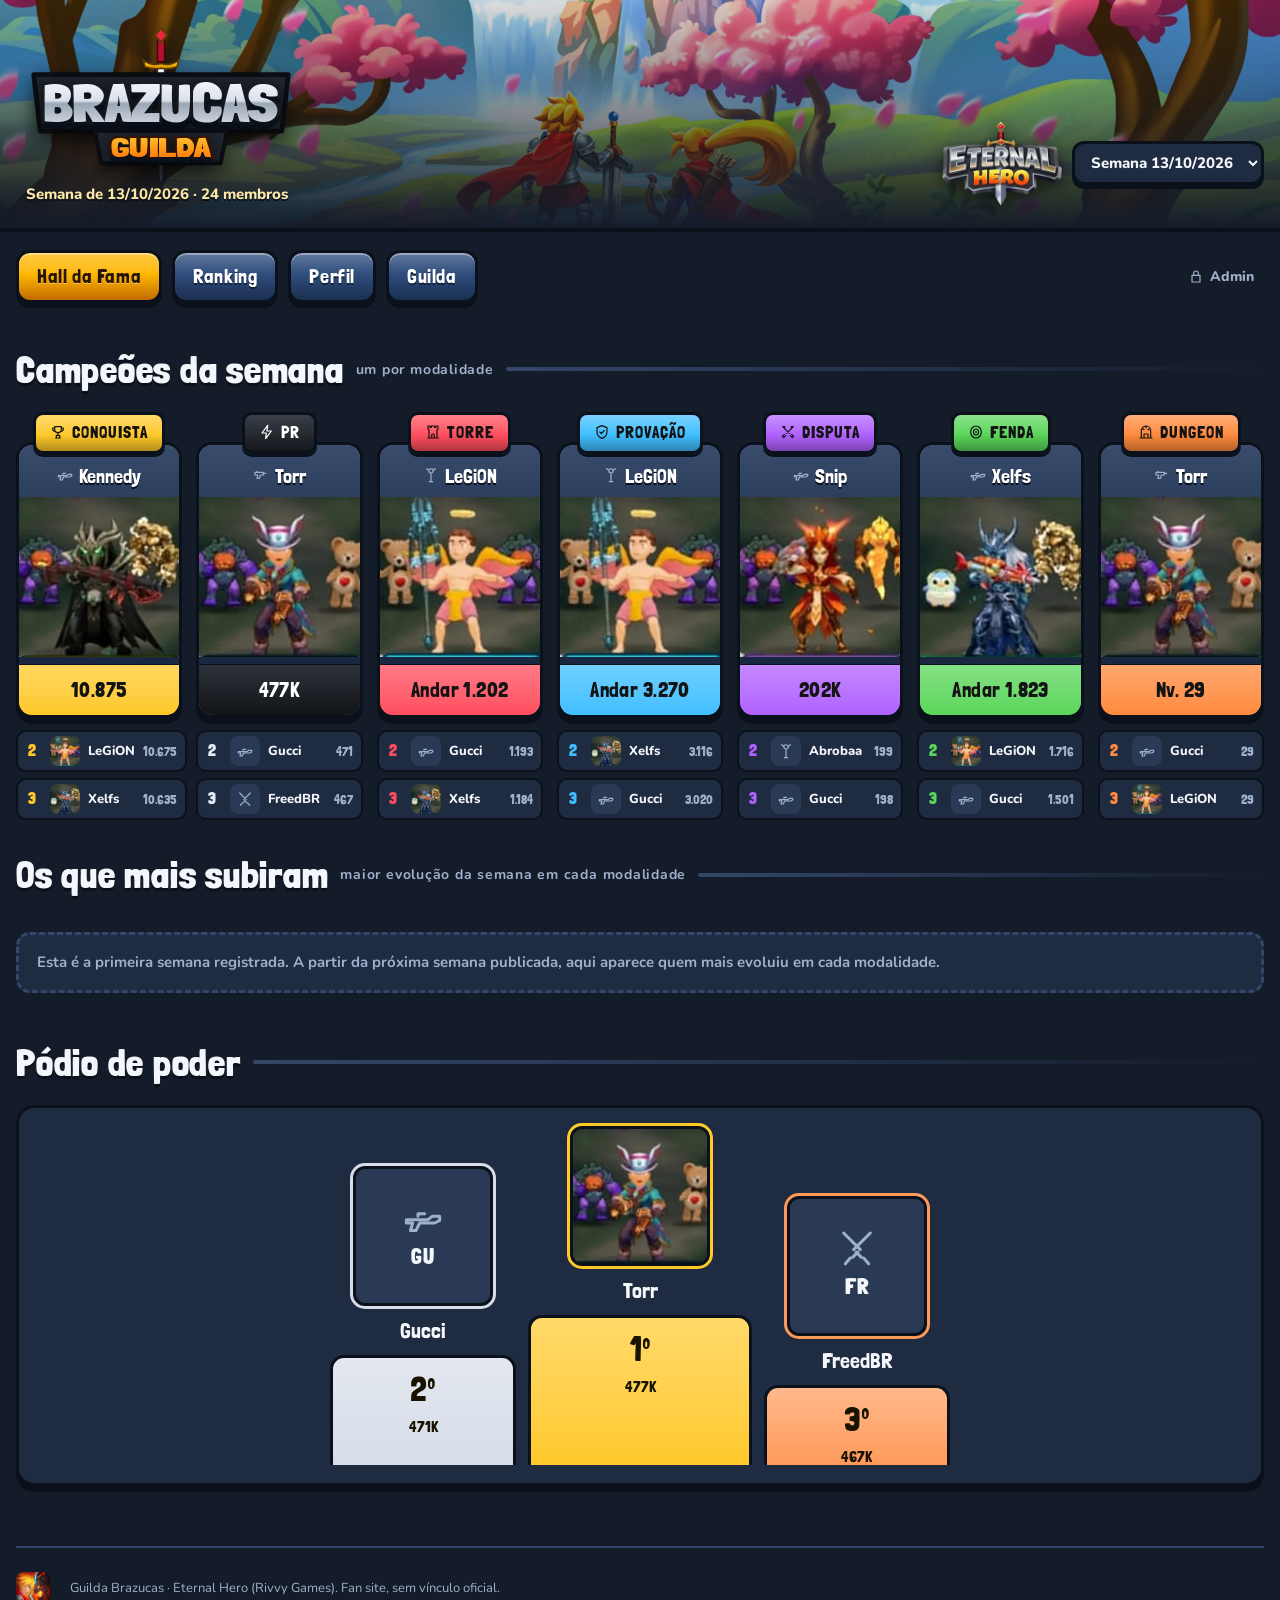
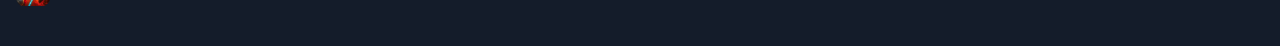
==== index.html @ 3d4c3f3a "Site da guilda Brazucas Co-Authored-By: Claude Fable 5.1 <noreply@anthropic.com> Claude-Session: htt" ====
<!doctype html>
<html lang="pt-BR">
<head>
<meta charset="utf-8">
<meta name="viewport" content="width=device-width, initial-scale=1, viewport-fit=cover">
<title>Brazucas · Guilda Eternal Hero</title>
<meta name="description" content="Hall da Fama, ranking semanal e evolução dos membros da guilda Brazucas no Eternal Hero.">
<meta property="og:title" content="Brazucas · Guilda Eternal Hero">
<meta property="og:description" content="Hall da Fama e ranking semanal da guilda Brazucas.">
<meta property="og:image" content="assets/game/keyart.webp">
<link rel="icon" href="assets/game/favicon.svg" type="image/svg+xml">
<link rel="preconnect" href="https://fonts.googleapis.com">
<link rel="preconnect" href="https://fonts.gstatic.com" crossorigin>
<link href="https://fonts.googleapis.com/css2?family=Londrina+Solid:wght@400;900&family=Nunito:wght@500;700;800&display=swap" rel="stylesheet">
<link rel="stylesheet" href="assets/css/base.css">
<link rel="stylesheet" href="assets/css/arena.css">
</head>
<body>
<header class="hero">
  <div class="wrap hero-in">
    <div class="brand"><h1 id="logoSlot">Brazucas</h1><p id="bz-weeklabel">Carregando…</p></div>
    <div class="hero-side"><img class="eh" src="assets/game/eh-logo.webp" alt="Eternal Hero"><label class="bz-sr" for="bz-week">Semana</label><select class="week" id="bz-week"></select></div>
  </div>
</header>
<div class="wrap">
  <nav class="tabs" aria-label="Seções">
    <a class="gbtn" href="#hall" data-view="hall">Hall da Fama</a>
    <a class="gbtn" href="#ranking" data-view="ranking">Ranking</a>
    <a class="gbtn" href="#perfil" data-view="perfil">Perfil</a>
    <a class="gbtn" href="#guilda" data-view="guilda">Guilda</a>
    <a class="admin-link" href="admin.html" id="adminLink"></a>
  </nav>
  <main>
    <section id="view-hall"><div id="hall"></div></section>
    <section id="view-ranking" hidden><h2 class="sec">Ranking da guilda <small>clique no cabeçalho para ordenar</small></h2><div id="ranking"></div></section>
    <section id="view-perfil" hidden><h2 class="sec">Perfil do herói</h2><div id="perfil"></div></section>
    <section id="view-guilda" hidden><h2 class="sec">Guilda em números</h2><div id="guilda"></div></section>
  </main>
  <footer class="foot"><img src="assets/game/app-icon.webp" alt=""><span>Guilda Brazucas · Eternal Hero (Rivvy Games). Fan site, sem vínculo oficial.</span></footer>
</div>
<script src="assets/js/core.js"></script>
<script src="assets/js/github.js"></script>
<script>
(function(){
  const {M,leaders,climbers,fmt,fmtVal,fmtDelta,avatar,icon,esc} = BZ;
  document.getElementById('logoSlot').innerHTML = BZ.logoSVG(290);
  document.getElementById('adminLink').innerHTML = icon('lock', 16) + (BZGH.ready() ? 'Admin (conectado)' : 'Admin');
  const cam = (nome, size) => BZ.canEdit() ? '<button type="button" class="cam" data-photo="' + esc(nome) + '" aria-label="Trocar foto de ' + esc(nome) + '">' + icon('camera', size || 18) + '</button>' : '';

  function renderHall(el, list){
    let h = '<h2 class="sec">Campeões da semana <small>um por modalidade</small></h2><div class="champs">';
    M.forEach(m => {
      const top = leaders(list, m.k, 3), p = top[0];
      h += '<article class="hcard" data-k="' + m.k + '" style="--mc:var(--m-' + m.k + ')">' +
        '<span class="tag">' + icon(m.icon, 16) + m.short + '</span>' +
        '<div class="frame" data-member="' + esc(p.nome) + '"><div class="name"><span class="cls">' + icon(p.classe, 16) + '</span>' + esc(p.nome) + '</div>' +
        '<div class="shot">' + avatar(p) + cam(p.nome) + '</div>' +
        '<div class="val">' + fmtVal(m.k, p[m.k]) + '</div></div>' +
        '<ol class="runners">' + top.slice(1).map((r, i) => '<li data-member="' + esc(r.nome) + '"><span class="pos">' + (i + 2) + '</span>' + avatar(r, 'bz-av-xs') + '<span>' + esc(r.nome) + '</span><b>' + fmt(r[m.k]) + '</b></li>').join('') + '</ol></article>';
    });
    h += '</div>';

    const cl = M.map(m => ({ m, p: climbers(list, m.k)[0] })).filter(x => x.p && x.p.delta[x.m.k] > 0);
    h += '<h2 class="sec">Os que mais subiram <small>maior evolução da semana em cada modalidade</small></h2><div class="climbs">';
    if (!cl.length) h += '<p class="empty">Esta é a primeira semana registrada. A partir da próxima semana publicada, aqui aparece quem mais evoluiu em cada modalidade.</p>';
    cl.forEach(({ m, p }) => {
      h += '<div class="climb" data-member="' + esc(p.nome) + '" style="--mc:var(--m-' + m.k + ')">' + avatar(p) + cam(p.nome, 14) +
        '<div><div class="k">' + icon(m.icon, 14) + m.short + '</div><div class="n">' + esc(p.nome) + '</div><div class="d">' + fmtDelta(m.k, p.delta[m.k]) + '</div></div></div>';
    });
    h += '</div>';

    const t3 = leaders(list, 'poder', 3);
    const pod = [[t3[1], 2, 110, '#d6dde8'], [t3[0], 1, 150, '#ffc928'], [t3[2], 3, 80, '#ff9a5a']].filter(x => x[0]);
    h += '<h2 class="sec">Pódio de poder</h2><div class="panel"><div class="podium">' + pod.map(([p, n, hh, c]) =>
      '<div class="pd" data-member="' + esc(p.nome) + '" style="--pc:' + c + '">' + avatar(p) + '<div class="n">' + esc(p.nome) + '</div><div class="bar" style="height:' + hh + 'px">' + n + 'º<small>' + fmtVal('poder', p.poder) + '</small></div></div>').join('') + '</div></div>';
    el.innerHTML = h;
  }
  BZ.app({ renderHall });
})();
</script>
</body>
</html>
---- assets/css/base.css ----
/* Estrutura dos componentes compartilhados. Cada template define os tokens. */
*{box-sizing:border-box}
html{-webkit-text-size-adjust:100%}
body{margin:0;background:var(--bg);color:var(--fg);font-family:var(--f-body);font-size:15px;line-height:1.5}
img{max-width:100%;display:block}
button,select,input{font:inherit;color:inherit}
:focus-visible{outline:2px solid var(--accent);outline-offset:2px}
.bz-sr{position:absolute;width:1px;height:1px;overflow:hidden;clip:rect(0 0 0 0)}
.bz-ic{flex:none}
h1,h2,h3{text-wrap:balance;margin:0}
[hidden]{display:none!important}

/* avatar */
.bz-av{position:relative;display:inline-grid;place-items:center;overflow:hidden;border-radius:var(--av-radius,12px);background:var(--surface2);width:96px;aspect-ratio:1;max-width:100%;flex:none}
.bz-av img{width:100%;height:100%;object-fit:cover;object-position:50% 30%}
.bz-av-empty{color:var(--muted);gap:2px;align-content:center}
.bz-av-empty b{font-family:var(--f-display);font-size:.9em;letter-spacing:.06em;color:var(--fg)}
.bz-av-xs{width:30px;border-radius:8px}
.bz-av-xs.bz-av-empty .bz-ic{width:16px;height:16px}
.bz-av-xs.bz-av-empty b{display:none}
.bz-av-xl{width:200px}

/* botões */
.bz-btn{display:inline-flex;align-items:center;gap:6px;border:1px solid var(--line);background:var(--surface2);border-radius:999px;padding:7px 14px;cursor:pointer;font-size:13px;font-weight:600}
.bz-btn:hover{border-color:var(--accent)}
.bz-btn-ghost{background:transparent}

/* movimento */
.bz-mv{font-family:var(--f-num);font-size:12px;font-weight:700;white-space:nowrap}
.bz-mv-up{color:var(--up)}.bz-mv-down{color:var(--down)}.bz-mv-new{color:var(--new)}.bz-mv-eq{color:var(--muted)}

/* ranking */
.bz-table-wrap{overflow-x:auto;border:1px solid var(--line);border-radius:var(--radius);background:var(--surface)}
.bz-table{border-collapse:collapse;width:100%;min-width:940px;font-variant-numeric:tabular-nums}
.bz-table th,.bz-table td{padding:8px 10px;text-align:right;white-space:nowrap}
.bz-table thead th{position:sticky;top:0;background:var(--surface2);z-index:1}
.bz-table th button{all:unset;cursor:pointer;font-family:var(--f-display);font-size:13px;letter-spacing:.06em;text-transform:uppercase;color:var(--muted)}
.bz-table th button:hover,.bz-table th button:focus-visible{color:var(--fg)}
.bz-table .bz-c-name,.bz-table .bz-c-cls{text-align:left}
.bz-table .bz-c-pos{font-family:var(--f-num);font-weight:700;width:40px}
.bz-table .bz-c-mv{width:52px;text-align:left}
.bz-table tbody tr{border-top:1px solid var(--line);cursor:pointer}
.bz-table tbody tr:hover,.bz-table tbody tr:focus-visible{background:var(--hover)}
.bz-who{display:inline-flex;align-items:center;gap:10px;font-weight:700}
.bz-cls{display:inline-flex;align-items:center;gap:6px;color:var(--muted)}
.bz-heat{display:inline-block;min-width:62px;padding:3px 8px;border-radius:6px;font-family:var(--f-num);background:color-mix(in srgb,var(--mc) calc(var(--t) * 55% + 6%),transparent)}
.bz-heat.bz-top{font-weight:800;box-shadow:inset 0 0 0 2px var(--mc)}
.bz-sus{outline:2px dashed var(--warn);outline-offset:2px;border-radius:6px}

/* perfil */
.bz-prof-head{display:flex;flex-wrap:wrap;gap:24px;align-items:flex-end;margin-bottom:22px}
.bz-prof-photo{display:grid;gap:10px;justify-items:start}
.bz-photo-actions{display:flex;gap:8px;flex-wrap:wrap}
.bz-prof-info{flex:1;min-width:220px;display:grid;gap:8px}
.bz-eyebrow{display:inline-flex;align-items:center;gap:6px;color:var(--muted);text-transform:uppercase;letter-spacing:.1em;font-size:12px;font-weight:700}
.bz-prof-name{font-family:var(--f-display);font-size:clamp(36px,6vw,60px);line-height:1}
.bz-chips{display:flex;flex-wrap:wrap;gap:8px}
.bz-chip{display:inline-flex;gap:6px;align-items:center;border:1px solid var(--line);background:var(--surface);border-radius:999px;padding:4px 12px;font-size:13px;color:var(--muted)}
.bz-chip b{color:var(--fg);font-family:var(--f-num)}
.bz-prof-pick{display:grid;gap:4px;font-size:12px;color:var(--muted);text-transform:uppercase;letter-spacing:.08em}
.bz-prof-pick select{background:var(--surface2);border:1px solid var(--line);border-radius:10px;padding:8px 12px;text-transform:none;letter-spacing:0;font-size:15px;color:var(--fg)}
.bz-mgrid{display:grid;grid-template-columns:repeat(auto-fill,minmax(250px,1fr));gap:14px}
.bz-mcard{background:var(--surface);border:1px solid var(--line);border-radius:var(--radius);padding:14px 16px;display:grid;gap:4px;min-width:0}
.bz-mcard header,.bz-mcard footer{display:flex;justify-content:space-between;align-items:center;gap:8px}
.bz-mlabel{display:inline-flex;align-items:center;gap:6px;color:var(--mc);font-family:var(--f-display);text-transform:uppercase;letter-spacing:.06em;font-size:14px}
.bz-mval{font-family:var(--f-num);font-size:28px;font-weight:700;line-height:1.1;justify-self:start}
.bz-mcard footer{font-size:12px;color:var(--muted)}
.bz-delta{font-family:var(--f-num);font-size:12px;font-weight:700}
.bz-delta.up{color:var(--up)}.bz-delta.down{color:var(--down)}.bz-delta.eq{color:var(--muted)}
.bz-rankbar{height:5px;border-radius:3px;background:var(--surface2);overflow:hidden}
.bz-rankbar i{display:block;height:100%;background:var(--mc)}
.bz-spark{width:100%;height:84px;display:block}
.bz-spark-grid{stroke:var(--line);stroke-width:1}
.bz-spark-avg{stroke:var(--muted);stroke-dasharray:4 4;stroke-width:1}
.bz-spark-area{fill:color-mix(in srgb,var(--mc) 18%,transparent)}
.bz-spark-line{fill:none;stroke:var(--mc);stroke-width:2.5;stroke-linejoin:round}
.bz-spark-dot{fill:var(--mc);stroke:var(--surface);stroke-width:2}
.bz-spark-empty{height:84px;display:grid;place-items:center;color:var(--muted);font-size:13px}
.bz-footnote{color:var(--muted);font-size:13px;max-width:70ch}

/* guilda */
.bz-kpis{display:grid;grid-template-columns:repeat(auto-fit,minmax(170px,1fr));gap:12px;margin-bottom:14px}
.bz-kpi{background:var(--surface);border:1px solid var(--line);border-radius:var(--radius);padding:14px 16px}
.bz-kpi-l{font-size:12px;text-transform:uppercase;letter-spacing:.08em;color:var(--muted)}
.bz-kpi-v{font-family:var(--f-num);font-size:32px;font-weight:700;line-height:1.15}
.bz-kpi-d{font-size:12px;color:var(--up);font-weight:600}
.bz-dgrid{display:grid;grid-template-columns:repeat(auto-fit,minmax(300px,1fr));gap:14px}
.bz-box{background:var(--surface);border:1px solid var(--line);border-radius:var(--radius);padding:16px;min-width:0}
.bz-box-wide{grid-column:1/-1}
.bz-box h3{font-family:var(--f-display);font-size:18px;margin-bottom:12px}
.bz-box-wide .bz-spark{height:120px}
.bz-axis{display:flex;justify-content:space-between;font-size:11px;color:var(--muted);font-family:var(--f-num)}
.bz-hbar{display:grid;grid-template-columns:130px 1fr 28px;gap:10px;align-items:center;margin:8px 0;font-size:14px}
.bz-hbar-t{height:12px;background:var(--surface2);border-radius:6px;overflow:hidden}
.bz-hbar-t i{display:block;height:100%;background:var(--accent);border-radius:6px}
.bz-hbar b{font-family:var(--f-num);text-align:right}
.bz-seg{display:flex;flex-wrap:wrap;gap:4px;margin-bottom:10px}
.bz-seg button{border:1px solid var(--line);background:var(--surface2);border-radius:999px;padding:3px 10px;font-size:12px;cursor:pointer;color:var(--muted)}
.bz-seg button[aria-selected="true"]{background:var(--mc);color:var(--on-accent);border-color:transparent;font-weight:700}
.bz-top5{list-style:none;margin:0;padding:0;counter-reset:t}
.bz-top5 li{display:flex;align-items:center;gap:10px;padding:7px 0;border-top:1px solid var(--line);cursor:pointer}
.bz-top5 li:first-child{border-top:0}
.bz-top5 li::before{counter-increment:t;content:counter(t);width:18px;color:var(--muted);font-family:var(--f-num)}
.bz-top5 li>span:not(.bz-av){flex:1;min-width:0;font-weight:600}
.bz-top5 li b{font-family:var(--f-num);color:var(--mc)}
.bz-alerts{list-style:none;margin:0;padding:0;display:grid;gap:8px;font-size:14px}
.bz-alerts li{display:flex;gap:10px;align-items:flex-start;padding:8px 10px;border-radius:10px;background:var(--surface2)}
.bz-al-warn .bz-ic{color:var(--warn)}.bz-al-bad .bz-ic{color:var(--down)}.bz-al-new .bz-ic{color:var(--new)}

/* toast */
.bz-toast{position:fixed;left:50%;bottom:calc(20px + env(safe-area-inset-bottom,0px));transform:translate(-50%,20px);opacity:0;pointer-events:none;background:var(--fg);color:var(--bg);padding:10px 18px;border-radius:999px;font-weight:600;font-size:14px;transition:.25s;z-index:50;max-width:calc(100% - 32px)}
.bz-toast.on{opacity:1;transform:translate(-50%,0)}

@media (max-width:560px){.bz-av-xl{width:150px}.bz-hbar{grid-template-columns:100px 1fr 24px}}
@media (prefers-reduced-motion:reduce){*{transition:none!important;animation:none!important}}
.bz-error{background:var(--surface);border:1px solid var(--down);border-radius:var(--radius);padding:14px 16px}
.bz-error code{background:var(--surface2);padding:1px 6px;border-radius:4px}
---- assets/css/arena.css ----
/* Arena: a interface do próprio jogo. Painéis azul-marinho com bisel, botões "de borracha" coloridos, cards de herói como na planilha. */
:root{
  color-scheme:dark;
  --bg:#141c2a; --surface:#1f2b40; --surface2:#2a3a55; --line:#34476a; --hover:#26354f;
  --fg:#f3f6fb; --muted:#9fb0cb; --accent:#ffc928; --on-accent:#1a1300;
  --up:#7ee05a; --down:#ff5d6c; --warn:#ffc928; --new:#4cc3ff;
  --m-conquista:#ffc928; --m-poder:#e6edf7; --m-torre:#ff4d5e; --m-provacao:#3fbfff; --m-disputa:#b061ff; --m-fenda:#5ad65a; --m-dungeon:#ff8a3d;
  --radius:14px; --av-radius:12px;
  --f-display:'Londrina Solid','Arial Black',Impact,sans-serif; --f-body:'Nunito',system-ui,sans-serif; --f-num:'Londrina Solid','Arial Black',sans-serif;
}
body{background:radial-gradient(1200px 500px at 50% -10%,#24365a 0%,transparent 70%),var(--bg)}
.wrap{max-width:1320px;margin:0 auto;padding-inline:16px}

/* topo com arte do jogo */
.hero{position:relative;overflow:hidden;border-bottom:4px solid #0b111b}
.hero::before{content:"";position:absolute;inset:0;background:url(../game/keyart.webp) center 38%/cover no-repeat;filter:saturate(1.1)}
.hero::after{content:"";position:absolute;inset:0;background:linear-gradient(180deg,rgba(14,20,32,.15) 0%,rgba(14,20,32,.55) 55%,var(--bg) 100%)}
.hero-in{position:relative;z-index:1;display:flex;flex-wrap:wrap;align-items:flex-end;gap:16px 28px;padding-block:28px 22px}
.brand{display:flex;align-items:center;gap:14px}
.brand .bz-logo{filter:drop-shadow(0 6px 10px rgba(0,0,0,.5))}
.brand h1{font-family:var(--f-display);font-weight:900;font-size:clamp(34px,6vw,58px);line-height:.9;letter-spacing:.02em;color:#fff;text-shadow:0 4px 0 #0b111b,0 6px 18px rgba(0,0,0,.5)}
.brand p{margin:6px 0 0;font-weight:800;color:#ffe9a8;text-shadow:0 2px 0 #0b111b}
.hero-side{margin-left:auto;display:flex;align-items:center;gap:10px}
.eh{width:120px;filter:drop-shadow(0 4px 8px rgba(0,0,0,.6))}
select.week{background:var(--surface);border:3px solid #0b111b;border-radius:12px;padding:8px 12px;font-weight:800;box-shadow:0 4px 0 #0b111b}

/* navegação como botões do jogo */
nav.tabs{display:flex;flex-wrap:wrap;gap:10px;padding-block:18px 8px}
.gbtn{--c:#2f4d7d;--d:#1b2f50;appearance:none;border:3px solid #0b111b;border-radius:14px;background:linear-gradient(180deg,color-mix(in srgb,var(--c) 75%,#fff) 0%,var(--c) 45%,var(--d) 100%);box-shadow:0 5px 0 #0b111b,inset 0 2px 0 rgba(255,255,255,.35);color:#fff;font-family:var(--f-display);font-size:20px;letter-spacing:.03em;padding:8px 18px 9px;cursor:pointer;text-shadow:0 2px 0 rgba(0,0,0,.45);text-decoration:none;display:inline-flex;align-items:center;gap:8px;transition:transform .08s}
.gbtn:active{transform:translateY(3px);box-shadow:0 2px 0 #0b111b}
.gbtn[aria-current="page"]{--c:#ffb800;--d:#c26a00;color:#2a1500;text-shadow:0 1px 0 rgba(255,255,255,.4)}

h2.sec{font-family:var(--f-display);font-weight:900;font-size:clamp(26px,4vw,38px);letter-spacing:.02em;margin:26px 0 14px;display:flex;align-items:center;gap:12px;text-shadow:0 3px 0 #0b111b}
h2.sec::after{content:"";flex:1;height:4px;border-radius:2px;background:linear-gradient(90deg,var(--line),transparent)}
.sec small{font-family:var(--f-body);font-size:14px;color:var(--muted);text-shadow:none;font-weight:700}

/* cards de campeão por modalidade */
.champs{display:flex;flex-wrap:wrap;justify-content:center;gap:16px}
@media (min-width:1180px){.champs{display:grid;grid-template-columns:repeat(7,minmax(0,1fr));gap:14px}.hcard{min-width:0}}
.hcard{--mc:var(--m-conquista);flex:0 1 172px;min-width:150px;display:flex;flex-direction:column;align-items:stretch;position:relative}
.hcard .tag{align-self:center;position:relative;z-index:2;margin-bottom:-12px;padding:5px 14px 6px;border:3px solid #0b111b;border-radius:10px;background:linear-gradient(180deg,color-mix(in srgb,var(--mc) 70%,#fff),var(--mc) 55%,color-mix(in srgb,var(--mc) 70%,#000));color:#141414;font-family:var(--f-display);font-size:17px;letter-spacing:.06em;text-transform:uppercase;box-shadow:0 3px 0 #0b111b;display:inline-flex;align-items:center;gap:6px;white-space:nowrap}
.hcard .tag .bz-ic{width:16px;height:16px}
.hcard[data-k="poder"] .tag{background:linear-gradient(180deg,#3a3f48,#14171c);color:#fff}
.hcard .frame{border:3px solid #0b111b;border-radius:16px;background:linear-gradient(180deg,#2b3e5e,#172238);box-shadow:0 6px 0 #0b111b,inset 0 0 0 2px color-mix(in srgb,var(--mc) 55%,transparent);overflow:hidden;cursor:pointer}
.hcard .name{display:flex;justify-content:center;align-items:center;gap:6px;padding:16px 8px 6px;font-family:var(--f-display);font-size:20px;color:#fff;text-shadow:0 2px 0 #0b111b;background:linear-gradient(180deg,#3a4c6c,#2b3e5e)}
.hcard .cls{color:var(--muted)}
.hcard .shot{position:relative;aspect-ratio:1/1;background:radial-gradient(closest-side,color-mix(in srgb,var(--mc) 45%,transparent),transparent 85%),#1a2740}
.hcard .shot .bz-av{width:100%;border-radius:0;background:transparent}
.hcard .shot .bz-av-empty{height:100%}
.hcard .shot .bz-av-empty .bz-ic{width:56px;height:56px;color:var(--mc)}
.cam{position:absolute;right:8px;bottom:8px;width:34px;height:34px;border-radius:10px;border:2px solid #0b111b;background:rgba(15,22,36,.85);color:#fff;display:grid;place-items:center;cursor:pointer;opacity:.0;transition:.15s}
.hcard:hover .cam,.cam:focus-visible,.climb:hover .cam{opacity:1}
@media (hover:none){.cam{opacity:1}}
.hcard .val{margin:-2px 0 0;padding:9px 6px 10px;text-align:center;font-family:var(--f-display);font-size:21px;letter-spacing:.02em;color:#141414;background:linear-gradient(180deg,color-mix(in srgb,var(--mc) 75%,#fff),var(--mc));border-top:3px solid #0b111b}
.hcard[data-k="poder"] .val{background:linear-gradient(180deg,#2e333b,#111418);color:#fff}
.runners{list-style:none;margin:12px 0 0;padding:0;display:grid;gap:6px}
.runners li{display:flex;align-items:center;gap:8px;background:var(--surface);border:2px solid #0b111b;border-radius:10px;padding:4px 8px 4px 4px;font-weight:800;font-size:13px;cursor:pointer}
.runners li .pos{width:20px;text-align:center;font-family:var(--f-display);font-size:16px;color:var(--mc)}
.runners li span:nth-child(3){flex:1;min-width:0;overflow:hidden;text-overflow:ellipsis;white-space:nowrap}
.runners li b{font-family:var(--f-display);font-weight:400;color:var(--muted)}

/* os que mais subiram */
.climbs{display:grid;grid-template-columns:repeat(auto-fill,minmax(290px,1fr));gap:12px}
.climb>div:not(.d){flex:1;min-width:0}
.climb .n{overflow:hidden;text-overflow:ellipsis;white-space:nowrap}
.climb{--mc:var(--m-fenda);position:relative;display:flex;align-items:center;gap:12px;background:linear-gradient(180deg,#22314b,#1a263b);border:3px solid #0b111b;border-radius:14px;box-shadow:0 5px 0 #0b111b;padding:8px 12px 8px 8px;cursor:pointer}
.climb .bz-av{width:64px;border:2px solid var(--mc)}
.climb .k{font-family:var(--f-display);font-size:14px;letter-spacing:.06em;text-transform:uppercase;color:var(--mc);display:flex;align-items:center;gap:5px}
.climb .n{font-family:var(--f-display);font-size:22px;line-height:1}
.climb .d{margin-left:auto;flex:none;font-family:var(--f-display);font-size:18px;color:#0f2208;background:linear-gradient(180deg,#b6f59a,#5fcf3a);border:2px solid #0b111b;border-radius:10px;padding:2px 10px;white-space:nowrap}
.climb .cam{right:auto;left:46px;bottom:6px;width:26px;height:26px;border-radius:8px}

/* pódio de poder */
.podium{display:grid;grid-template-columns:1fr 1.2fr 1fr;align-items:end;gap:12px;max-width:620px;margin:0 auto}
.pd{text-align:center;display:grid;justify-items:center;gap:8px;cursor:pointer}
.pd .bz-av{width:min(140px,100%);border:3px solid #0b111b;box-shadow:0 0 0 3px var(--pc)}
.pd .n{font-family:var(--f-display);font-size:22px}
.pd .bar{width:100%;border:3px solid #0b111b;border-bottom:0;border-radius:14px 14px 0 0;background:linear-gradient(180deg,color-mix(in srgb,var(--pc) 70%,#fff),var(--pc));color:#1a1300;font-family:var(--f-display);font-size:34px;padding-top:6px}
.pd .bar small{display:block;font-size:16px}

.panel{background:var(--surface);border:3px solid #0b111b;border-radius:18px;box-shadow:0 6px 0 #0b111b;padding:18px}
main{padding-block:4px 60px}
.bz-table-wrap,.bz-mcard,.bz-kpi,.bz-box{border:3px solid #0b111b;box-shadow:0 5px 0 #0b111b}
.bz-table th button,.bz-box h3,.bz-mlabel{font-family:var(--f-display);font-weight:400}
.bz-table{font-weight:700}
.bz-prof-name{font-weight:900;text-shadow:0 4px 0 #0b111b}
.bz-av-xl{border:3px solid #0b111b;box-shadow:0 6px 0 #0b111b;background:radial-gradient(closest-side,#3a5486,#1a2740)}
.bz-btn-photo{background:linear-gradient(180deg,#ffd75a,#ffb000);color:#2a1500;border:2px solid #0b111b;box-shadow:0 3px 0 #0b111b}
.bz-hbar-t i{background:linear-gradient(90deg,#ffb000,#ffd75a)}
footer.foot{color:var(--muted);font-size:13px;padding-block:24px 40px;border-top:2px solid var(--line);display:flex;flex-wrap:wrap;gap:8px 20px;align-items:center}
footer.foot img{width:34px;border-radius:8px}
footer.foot a{color:var(--accent)}
@media (max-width:640px){h2.sec{flex-wrap:wrap;gap:4px 10px}h2.sec::after{display:none}.sec small{flex-basis:100%}.hero-in{padding-block:20px 16px}.eh{display:none}.hcard{flex-basis:150px}.gbtn{font-size:17px;padding:6px 12px 7px}}

/* --- site final --- */
.brand{flex-direction:column;align-items:flex-start;gap:2px}
.brand h1{margin:0;line-height:0;font-size:0}
.brand .bz-logo{width:clamp(200px,30vw,290px);height:auto}
.brand p{margin:0 0 0 10px}
nav.tabs .admin-link{margin-left:auto;align-self:center;color:var(--muted);font-weight:800;font-size:14px;text-decoration:none;display:inline-flex;gap:6px;align-items:center;padding:6px 10px;border-radius:10px}
nav.tabs .admin-link:hover{color:var(--fg);background:var(--surface)}
.empty{grid-column:1/-1;background:var(--surface);border:3px dashed var(--line);border-radius:14px;padding:16px 18px;color:var(--muted);font-weight:700}
.pd .bz-av-empty b{font-size:22px}

/* --- admin --- */
.adm{display:grid;gap:18px}
.card{background:var(--surface);border:3px solid #0b111b;border-radius:18px;box-shadow:0 6px 0 #0b111b;padding:18px 20px;min-width:0}
.card h2{font-family:var(--f-display);font-weight:400;font-size:26px;margin-bottom:6px;display:flex;align-items:center;gap:10px}
.card p.lead{margin:0 0 14px;color:var(--muted);max-width:75ch}
.status{display:inline-flex;align-items:center;gap:6px;font-weight:800;font-size:13px;border-radius:999px;padding:3px 12px;border:2px solid #0b111b}
.status.ok{background:#5fcf3a;color:#0f2208}.status.off{background:var(--surface2);color:var(--muted)}
.form{display:grid;grid-template-columns:repeat(auto-fit,minmax(200px,1fr));gap:12px;align-items:end}
.field{display:grid;gap:4px;font-size:13px;font-weight:800;color:var(--muted)}
.field input,.field select,.field textarea{background:var(--bg);border:2px solid var(--line);border-radius:10px;padding:9px 12px;font-weight:600;color:var(--fg);min-width:0;width:100%}
.field textarea{font-family:ui-monospace,SFMono-Regular,Menlo,monospace;font-size:13px;min-height:200px;resize:vertical;white-space:pre;overflow:auto}
.field small{font-weight:600}
.row{display:flex;flex-wrap:wrap;gap:10px;align-items:center;margin-top:14px}
.gbtn.ok{--c:#4fbf2e;--d:#2e7d14}
.gbtn.warn{--c:#c23b4a;--d:#7d1622}
.gbtn[disabled]{filter:grayscale(1);opacity:.5;cursor:not-allowed}
.msg{font-weight:700;font-size:14px}
.msg.err{color:var(--down)}.msg.good{color:var(--up)}
.steps{margin:0 0 12px;padding-left:20px;color:var(--fg);font-size:14px;max-width:80ch}
.steps li{margin:4px 0}
.steps a{color:var(--accent)}
.prev-wrap{overflow-x:auto;margin-top:14px;border:2px solid #0b111b;border-radius:12px}
.prev-tbl{border-collapse:collapse;width:100%;min-width:900px;font-size:13px;font-variant-numeric:tabular-nums}
.prev-tbl th,.prev-tbl td{padding:6px 8px;text-align:right;border-top:1px solid var(--line);white-space:nowrap}
.prev-tbl th{background:var(--surface2);color:var(--muted);font-family:var(--f-display);font-weight:400;font-size:14px;text-transform:uppercase;letter-spacing:.04em}
.prev-tbl td:nth-child(2),.prev-tbl td:nth-child(3),.prev-tbl th:nth-child(2),.prev-tbl th:nth-child(3){text-align:left}
.prev-tbl input{width:78px;background:transparent;border:1px solid transparent;border-radius:6px;padding:3px 5px;text-align:right;font:inherit;color:var(--fg)}
.prev-tbl input:hover,.prev-tbl input:focus{border-color:var(--line);background:var(--bg)}
.prev-tbl td.bad input{border-color:var(--warn);background:color-mix(in srgb,var(--warn) 15%,transparent)}
.prev-tbl .note{color:var(--warn);font-size:12px;text-align:left;white-space:normal;min-width:160px}
.chips-sum{display:flex;flex-wrap:wrap;gap:8px;margin-top:12px}
.chip-s{background:var(--surface2);border:2px solid #0b111b;border-radius:999px;padding:3px 12px;font-size:13px;font-weight:800}
.chip-s.w{background:color-mix(in srgb,var(--warn) 25%,var(--surface2))}
.photo-grid{display:grid;grid-template-columns:repeat(auto-fill,minmax(120px,1fr));gap:12px;margin-top:6px}
.ph{display:grid;gap:6px;justify-items:center;text-align:center;background:var(--bg);border:2px solid var(--line);border-radius:14px;padding:10px;cursor:pointer;font-weight:800;color:var(--fg)}
.ph:hover{border-color:var(--accent)}
.ph .bz-av{width:84px}
.ph small{color:var(--muted);font-weight:700;display:inline-flex;gap:4px;align-items:center}

.climbs{grid-template-columns:repeat(auto-fill,minmax(240px,1fr))}
.climb>div{flex:1;min-width:0}
.climb .d{display:inline-block;margin:5px 0 0;font-size:17px;padding:1px 10px}
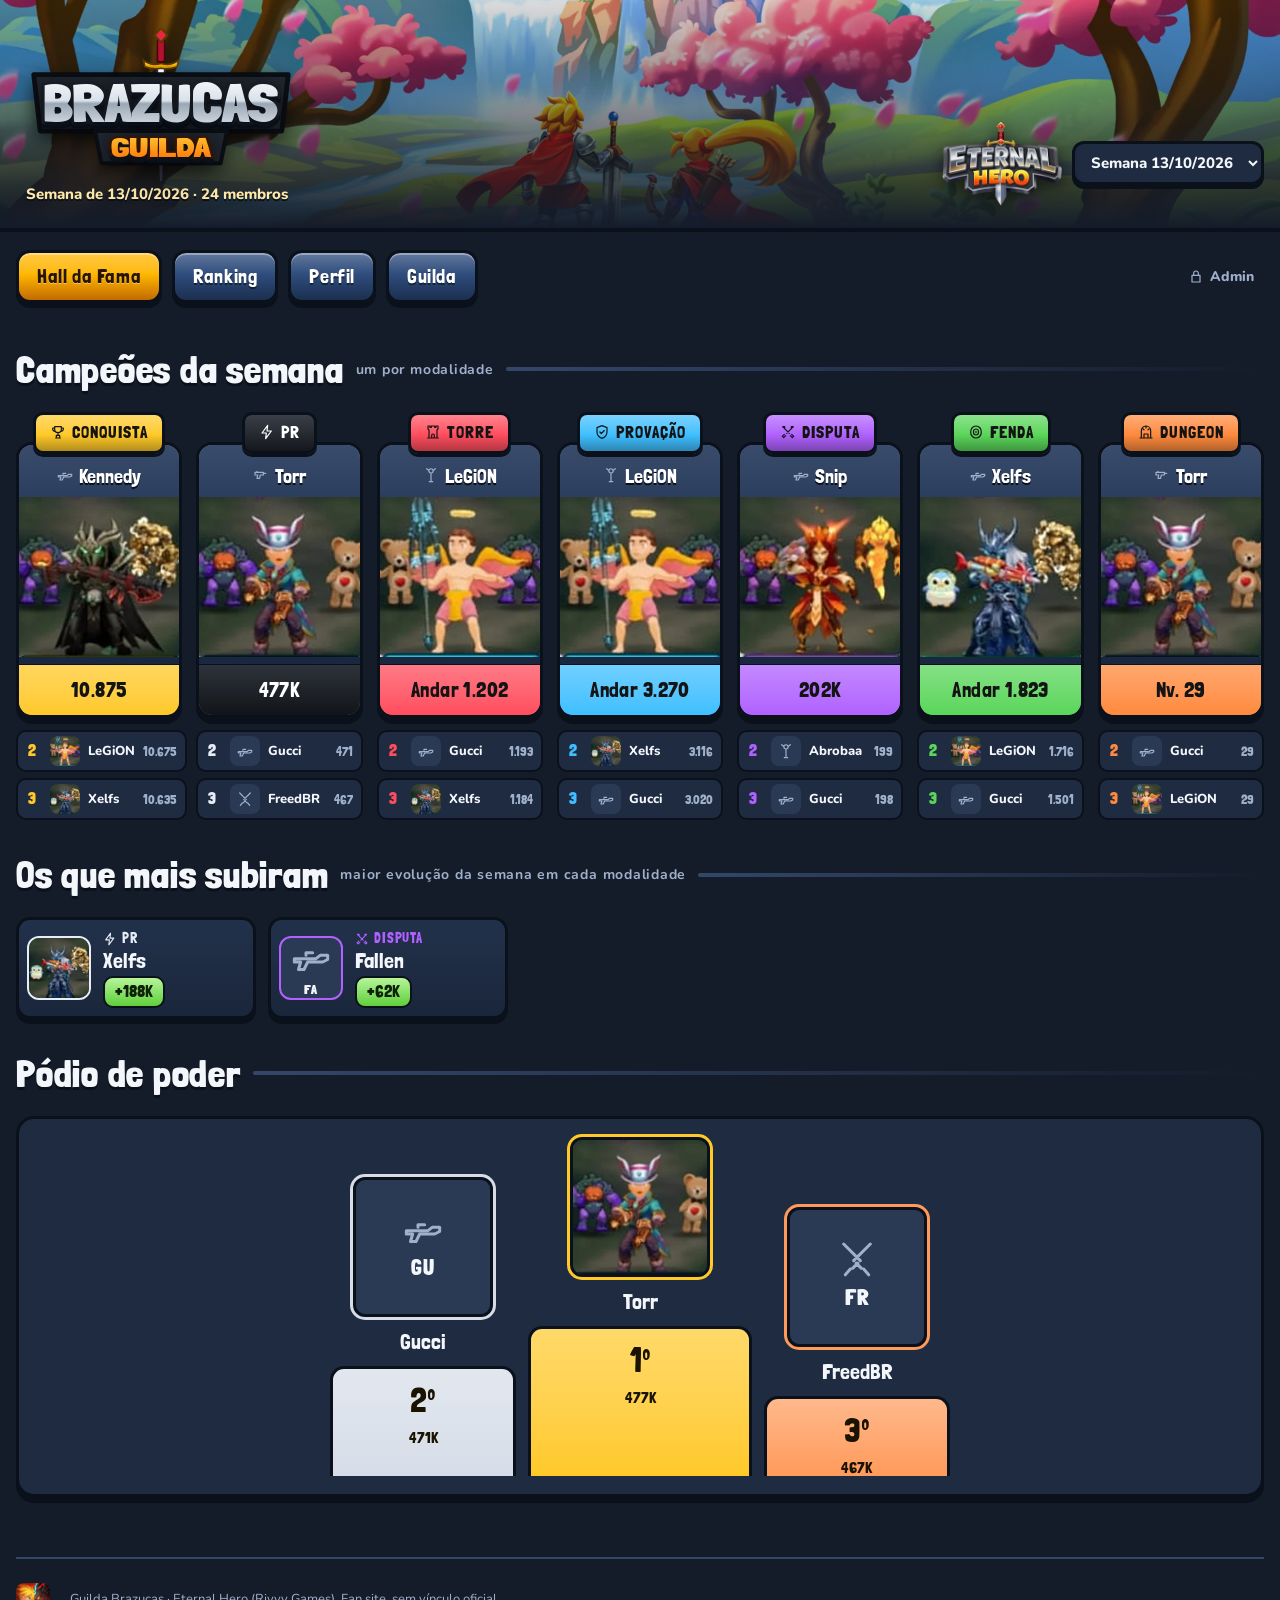
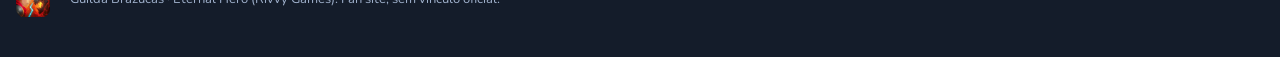
==== commit 03990635: "Adiciona histórico de maio/junho da planilha e suporte a métrica ausente Semanas 2026-05-26 e 2026-0" ====
--- a/index.html
+++ b/index.html
@@ -51,6 +51,7 @@
     let h = '<h2 class="sec">Campeões da semana <small>um por modalidade</small></h2><div class="champs">';
     M.forEach(m => {
       const top = leaders(list, m.k, 3), p = top[0];
+      if (!p) { h += '<article class="hcard hcard-empty" data-k="' + m.k + '" style="--mc:var(--m-' + m.k + ')"><span class="tag">' + icon(m.icon, 16) + m.short + '</span><p class="empty">Sem dado nesta semana</p></article>'; return; }
       h += '<article class="hcard" data-k="' + m.k + '" style="--mc:var(--m-' + m.k + ')">' +
         '<span class="tag">' + icon(m.icon, 16) + m.short + '</span>' +
         '<div class="frame" data-member="' + esc(p.nome) + '"><div class="name"><span class="cls">' + icon(p.classe, 16) + '</span>' + esc(p.nome) + '</div>' +
--- a/assets/css/base.css
+++ b/assets/css/base.css
@@ -115,3 +115,6 @@
 @media (prefers-reduced-motion:reduce){*{transition:none!important;animation:none!important}}
 .bz-error{background:var(--surface);border:1px solid var(--down);border-radius:var(--radius);padding:14px 16px}
 .bz-error code{background:var(--surface2);padding:1px 6px;border-radius:4px}
+
+/* sem dado nesta semana (semanas antigas só têm algumas modalidades) */
+.bz-heat.bz-nodata{background:none;color:var(--muted)}
--- a/assets/css/arena.css
+++ b/assets/css/arena.css
@@ -145,3 +145,4 @@
 .climbs{grid-template-columns:repeat(auto-fill,minmax(240px,1fr))}
 .climb>div{flex:1;min-width:0}
 .climb .d{display:inline-block;margin:5px 0 0;font-size:17px;padding:1px 10px}
+.hcard-empty .empty{grid-column:auto;margin-top:8px;padding:12px;font-size:13px;text-align:center}
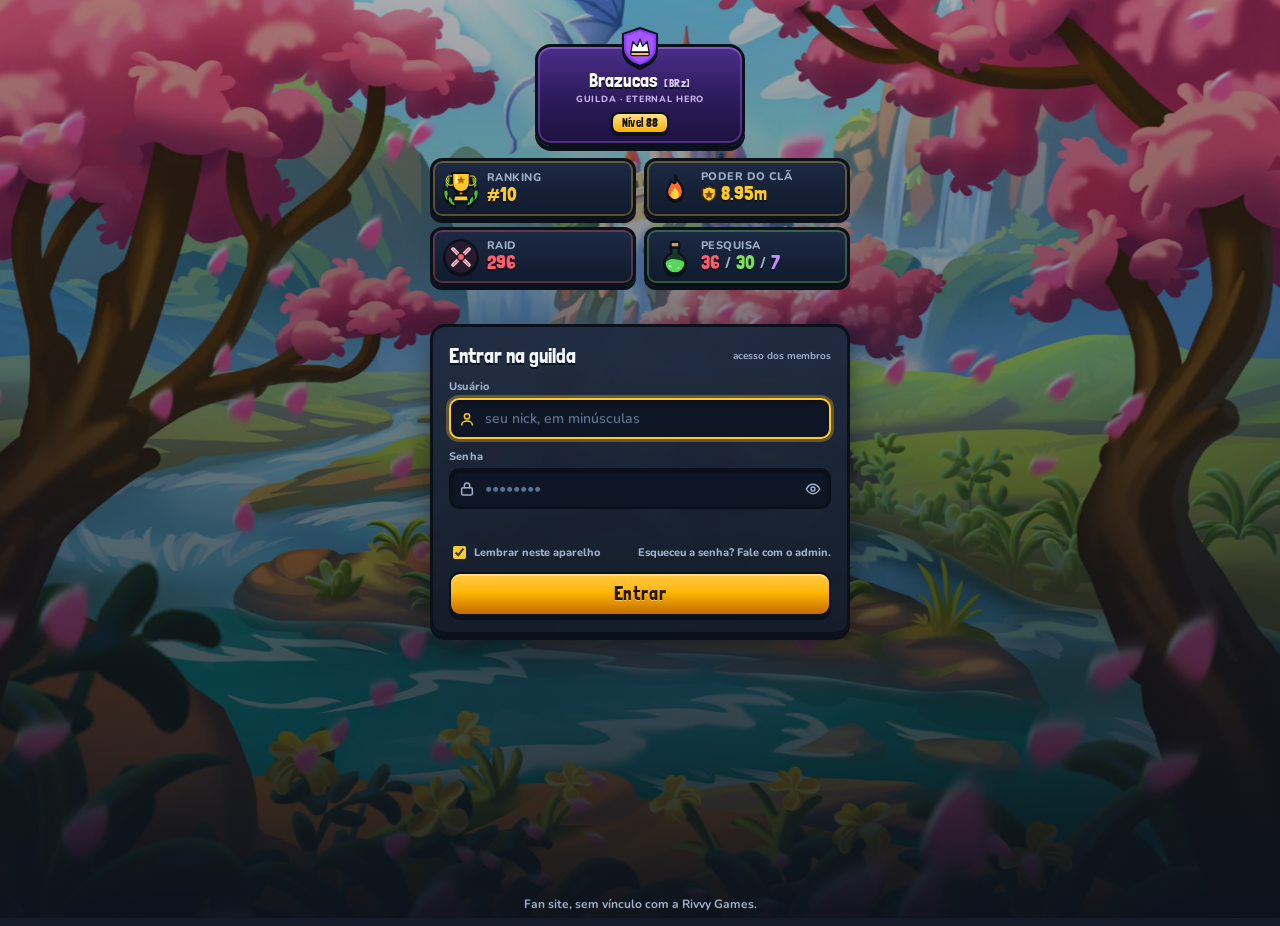
==== commit 8ce645b1: "Login por membro, semana 11/10, Home com pódio e filtros no ranking - login.html + auth.js: usuários" ====
--- a/index.html
+++ b/index.html
@@ -4,9 +4,9 @@
 <meta charset="utf-8">
 <meta name="viewport" content="width=device-width, initial-scale=1, viewport-fit=cover">
 <title>Brazucas · Guilda Eternal Hero</title>
-<meta name="description" content="Hall da Fama, ranking semanal e evolução dos membros da guilda Brazucas no Eternal Hero.">
+<meta name="description" content="Pódio, campeões da semana, ranking e evolução dos membros da guilda Brazucas no Eternal Hero.">
 <meta property="og:title" content="Brazucas · Guilda Eternal Hero">
-<meta property="og:description" content="Hall da Fama e ranking semanal da guilda Brazucas.">
+<meta property="og:description" content="Pódio, campeões e ranking semanal da guilda Brazucas.">
 <meta property="og:image" content="assets/game/keyart.webp">
 <link rel="icon" href="assets/game/favicon.svg" type="image/svg+xml">
 <link rel="preconnect" href="https://fonts.googleapis.com">
@@ -14,6 +14,8 @@
 <link href="https://fonts.googleapis.com/css2?family=Londrina+Solid:wght@400;900&family=Nunito:wght@500;700;800&display=swap" rel="stylesheet">
 <link rel="stylesheet" href="assets/css/base.css">
 <link rel="stylesheet" href="assets/css/arena.css">
+<script src="assets/js/auth.js"></script>
+<script>BZAUTH.require();</script>
 </head>
 <body>
 <header class="hero">
@@ -24,15 +26,15 @@
 </header>
 <div class="wrap">
   <nav class="tabs" aria-label="Seções">
-    <a class="gbtn" href="#hall" data-view="hall">Hall da Fama</a>
+    <a class="gbtn" href="#hall" data-view="hall">Home</a>
     <a class="gbtn" href="#ranking" data-view="ranking">Ranking</a>
     <a class="gbtn" href="#perfil" data-view="perfil">Perfil</a>
     <a class="gbtn" href="#guilda" data-view="guilda">Guilda</a>
-    <a class="admin-link" href="admin.html" id="adminLink"></a>
+    <span class="nav-right"><a class="admin-link" href="admin.html" id="adminLink" hidden></a><span class="admin-link user-name" id="userName"></span><a class="admin-link" href="#" id="logoutLink">Sair</a></span>
   </nav>
   <main>
     <section id="view-hall"><div id="hall"></div></section>
-    <section id="view-ranking" hidden><h2 class="sec">Ranking da guilda <small>clique no cabeçalho para ordenar</small></h2><div id="ranking"></div></section>
+    <section id="view-ranking" hidden><h2 class="sec">Ranking da guilda <small>clique no cabeçalho para ordenar · filtre em qualquer coluna (ex.: &gt;300, 100-200)</small></h2><div id="ranking"></div></section>
     <section id="view-perfil" hidden><h2 class="sec">Perfil do herói</h2><div id="perfil"></div></section>
     <section id="view-guilda" hidden><h2 class="sec">Guilda em números</h2><div id="guilda"></div></section>
   </main>
@@ -44,11 +46,41 @@
 (function(){
   const {M,leaders,climbers,fmt,fmtVal,fmtDelta,avatar,icon,esc} = BZ;
   document.getElementById('logoSlot').innerHTML = BZ.logoSVG(290);
-  document.getElementById('adminLink').innerHTML = icon('lock', 16) + (BZGH.ready() ? 'Admin (conectado)' : 'Admin');
+  const sess = BZAUTH.session();
+  if (sess) {
+    document.getElementById('userName').innerHTML = icon('user', 16) + esc(sess.nome);
+    const al = document.getElementById('adminLink');
+    al.hidden = sess.perfil !== 'administrador';
+    al.innerHTML = icon('lock', 16) + (BZGH.ready() ? 'Admin (conectado)' : 'Admin');
+  }
+  document.getElementById('logoutLink').addEventListener('click', e => { e.preventDefault(); BZAUTH.logout(); });
+  // Ícones coloridos dos títulos da Home
+  const SEC = {
+    crown: '<defs><linearGradient id="sg-gold" x1="0" y1="0" x2="0" y2="1"><stop offset="0" stop-color="#ffe680"/><stop offset=".6" stop-color="#f5b400"/><stop offset="1" stop-color="#c47a00"/></linearGradient></defs>' +
+      '<path d="M4 16.5 2.5 6.5l5.5 4.5L12 3.5l4 7.5 5.5-4.5-1.5 10z" fill="url(#sg-gold)" stroke="#5a3a00" stroke-width="1.6" stroke-linejoin="round"/>' +
+      '<path d="M4 16.5h16v3.5H4z" fill="#b3122e" stroke="#4a0410" stroke-width="1.6" stroke-linejoin="round"/>' +
+      '<circle cx="8" cy="13" r="1.4" fill="#3fbfff"/><circle cx="12" cy="12" r="1.6" fill="#e8273f"/><circle cx="16" cy="13" r="1.4" fill="#3fbfff"/>',
+    trophy: '<defs><linearGradient id="sg-cup" x1="0" y1="0" x2="0" y2="1"><stop offset="0" stop-color="#ffe680"/><stop offset=".6" stop-color="#f5b400"/><stop offset="1" stop-color="#c47a00"/></linearGradient></defs>' +
+      '<path d="M6.5 3h11v5.5a5.5 5.5 0 0 1-11 0z" fill="url(#sg-cup)" stroke="#5a3a00" stroke-width="1.6" stroke-linejoin="round"/>' +
+      '<path d="M6.5 5H3.5v2a3.5 3.5 0 0 0 3.5 3.5M17.5 5h3v2a3.5 3.5 0 0 1-3.5 3.5" fill="none" stroke="#f5b400" stroke-width="1.8" stroke-linecap="round"/>' +
+      '<path d="M10.5 13.5h3V17h-3z" fill="#c47a00" stroke="#5a3a00" stroke-width="1.2"/>' +
+      '<path d="M7.5 17h9l1 4h-11z" fill="#2a3140" stroke="#0b111b" stroke-width="1.6" stroke-linejoin="round"/>' +
+      '<path d="M9.5 6.5h5" stroke="#fff6c2" stroke-width="1.4" stroke-linecap="round" opacity=".8"/>',
+    trend: '<path d="M3 18.5h18v2H3z" fill="#34476a"/>' +
+      '<path d="M3 15.5l6-6 4 4 7.5-7.5" fill="none" stroke="#0b111b" stroke-width="5" stroke-linecap="round" stroke-linejoin="round"/>' +
+      '<path d="M3 15.5l6-6 4 4 7.5-7.5" fill="none" stroke="#7ee05a" stroke-width="2.6" stroke-linecap="round" stroke-linejoin="round"/>' +
+      '<path d="M14.5 5.5H21V12z" fill="#7ee05a" stroke="#0b111b" stroke-width="1.4" stroke-linejoin="round"/>'
+  };
+  const secIcon = n => '<svg class="bz-ic sec-ic" width="32" height="32" viewBox="0 0 24 24" aria-hidden="true">' + SEC[n] + '</svg>';
   const cam = (nome, size) => BZ.canEdit() ? '<button type="button" class="cam" data-photo="' + esc(nome) + '" aria-label="Trocar foto de ' + esc(nome) + '">' + icon('camera', size || 18) + '</button>' : '';
 
   function renderHall(el, list){
-    let h = '<h2 class="sec">Campeões da semana <small>um por modalidade</small></h2><div class="champs">';
+    const t3 = leaders(list, 'poder', 3);
+    const pod = [[t3[1], 2, 110, '#d6dde8'], [t3[0], 1, 150, '#ffc928'], [t3[2], 3, 80, '#ff9a5a']].filter(x => x[0]);
+    let h = '<h2 class="sec">' + secIcon('crown') + 'Pódio de poder</h2><div class="podium">' + pod.map(([p, n, hh, c]) =>
+      '<div class="pd" data-member="' + esc(p.nome) + '" style="--pc:' + c + '">' + avatar(p) + '<div class="n">' + esc(p.nome) + '</div><div class="bar" style="height:' + hh + 'px">' + n + 'º<small>' + fmtVal('poder', p.poder) + '</small></div></div>').join('') + '</div>';
+
+    h += '<h2 class="sec">' + secIcon('trophy') + 'Campeões da semana <small>um por modalidade</small></h2><div class="champs">';
     M.forEach(m => {
       const top = leaders(list, m.k, 3), p = top[0];
       if (!p) { h += '<article class="hcard hcard-empty" data-k="' + m.k + '" style="--mc:var(--m-' + m.k + ')"><span class="tag">' + icon(m.icon, 16) + m.short + '</span><p class="empty">Sem dado nesta semana</p></article>'; return; }
@@ -62,18 +94,13 @@
     h += '</div>';
 
     const cl = M.map(m => ({ m, p: climbers(list, m.k)[0] })).filter(x => x.p && x.p.delta[x.m.k] > 0);
-    h += '<h2 class="sec">Os que mais subiram <small>maior evolução da semana em cada modalidade</small></h2><div class="climbs">';
+    h += '<h2 class="sec">' + secIcon('trend') + 'Os que mais subiram <small>maior evolução da semana em cada modalidade</small></h2><div class="climbs">';
     if (!cl.length) h += '<p class="empty">Esta é a primeira semana registrada. A partir da próxima semana publicada, aqui aparece quem mais evoluiu em cada modalidade.</p>';
     cl.forEach(({ m, p }) => {
       h += '<div class="climb" data-member="' + esc(p.nome) + '" style="--mc:var(--m-' + m.k + ')">' + avatar(p) + cam(p.nome, 14) +
         '<div><div class="k">' + icon(m.icon, 14) + m.short + '</div><div class="n">' + esc(p.nome) + '</div><div class="d">' + fmtDelta(m.k, p.delta[m.k]) + '</div></div></div>';
     });
     h += '</div>';
-
-    const t3 = leaders(list, 'poder', 3);
-    const pod = [[t3[1], 2, 110, '#d6dde8'], [t3[0], 1, 150, '#ffc928'], [t3[2], 3, 80, '#ff9a5a']].filter(x => x[0]);
-    h += '<h2 class="sec">Pódio de poder</h2><div class="panel"><div class="podium">' + pod.map(([p, n, hh, c]) =>
-      '<div class="pd" data-member="' + esc(p.nome) + '" style="--pc:' + c + '">' + avatar(p) + '<div class="n">' + esc(p.nome) + '</div><div class="bar" style="height:' + hh + 'px">' + n + 'º<small>' + fmtVal('poder', p.poder) + '</small></div></div>').join('') + '</div></div>';
     el.innerHTML = h;
   }
   BZ.app({ renderHall });
--- a/assets/css/base.css
+++ b/assets/css/base.css
@@ -118,3 +118,16 @@
 
 /* sem dado nesta semana (semanas antigas só têm algumas modalidades) */
 .bz-heat.bz-nodata{background:none;color:var(--muted)}
+
+/* filtros do ranking */
+.bz-rank-tools{display:flex;align-items:center;gap:12px;margin:0 0 10px;color:var(--muted);font-weight:700;font-size:14px}
+.bz-btn-sm{padding:4px 10px;font-size:13px}
+.bz-filt th{padding:4px 6px;font-weight:500}
+.bz-filt input,.bz-filt select{width:100%;min-width:0;padding:5px 7px;font-size:13px;border:2px solid var(--line);border-radius:8px;background:var(--surface2);color:var(--fg)}
+.bz-filt input::placeholder{color:var(--muted);opacity:.7}
+.bz-filt input:focus,.bz-filt select:focus{border-color:var(--accent);outline:none}
+.bz-filt .bz-filt-on{border-color:var(--accent);box-shadow:0 0 0 2px color-mix(in srgb,var(--accent) 35%,transparent)}
+.bz-filt .bz-c-num input{min-width:64px;text-align:right}
+.bz-filt .bz-c-pos input{min-width:44px;text-align:center}
+.bz-filt .bz-c-mv select{min-width:56px}
+.bz-filt .bz-c-name input{min-width:120px}
--- a/assets/css/arena.css
+++ b/assets/css/arena.css
@@ -72,7 +72,7 @@
 .climb .cam{right:auto;left:46px;bottom:6px;width:26px;height:26px;border-radius:8px}
 
 /* pódio de poder */
-.podium{display:grid;grid-template-columns:1fr 1.2fr 1fr;align-items:end;gap:12px;max-width:620px;margin:0 auto}
+.podium{display:grid;grid-template-columns:1fr 1.2fr 1fr;align-items:end;gap:12px;max-width:620px;margin:0 auto 8px}
 .pd{text-align:center;display:grid;justify-items:center;gap:8px;cursor:pointer}
 .pd .bz-av{width:min(140px,100%);border:3px solid #0b111b;box-shadow:0 0 0 3px var(--pc)}
 .pd .n{font-family:var(--f-display);font-size:22px}
@@ -146,3 +146,8 @@
 .climb>div{flex:1;min-width:0}
 .climb .d{display:inline-block;margin:5px 0 0;font-size:17px;padding:1px 10px}
 .hcard-empty .empty{grid-column:auto;margin-top:8px;padding:12px;font-size:13px;text-align:center}
+h2.sec .sec-ic{flex:none;filter:drop-shadow(0 3px 0 #0b111b)}
+nav.tabs .nav-right{margin-left:auto;display:flex;align-items:center;gap:2px}
+nav.tabs .nav-right .admin-link{margin-left:0}
+nav.tabs .user-name{color:var(--fg);cursor:default}
+nav.tabs .user-name:hover{background:none}
